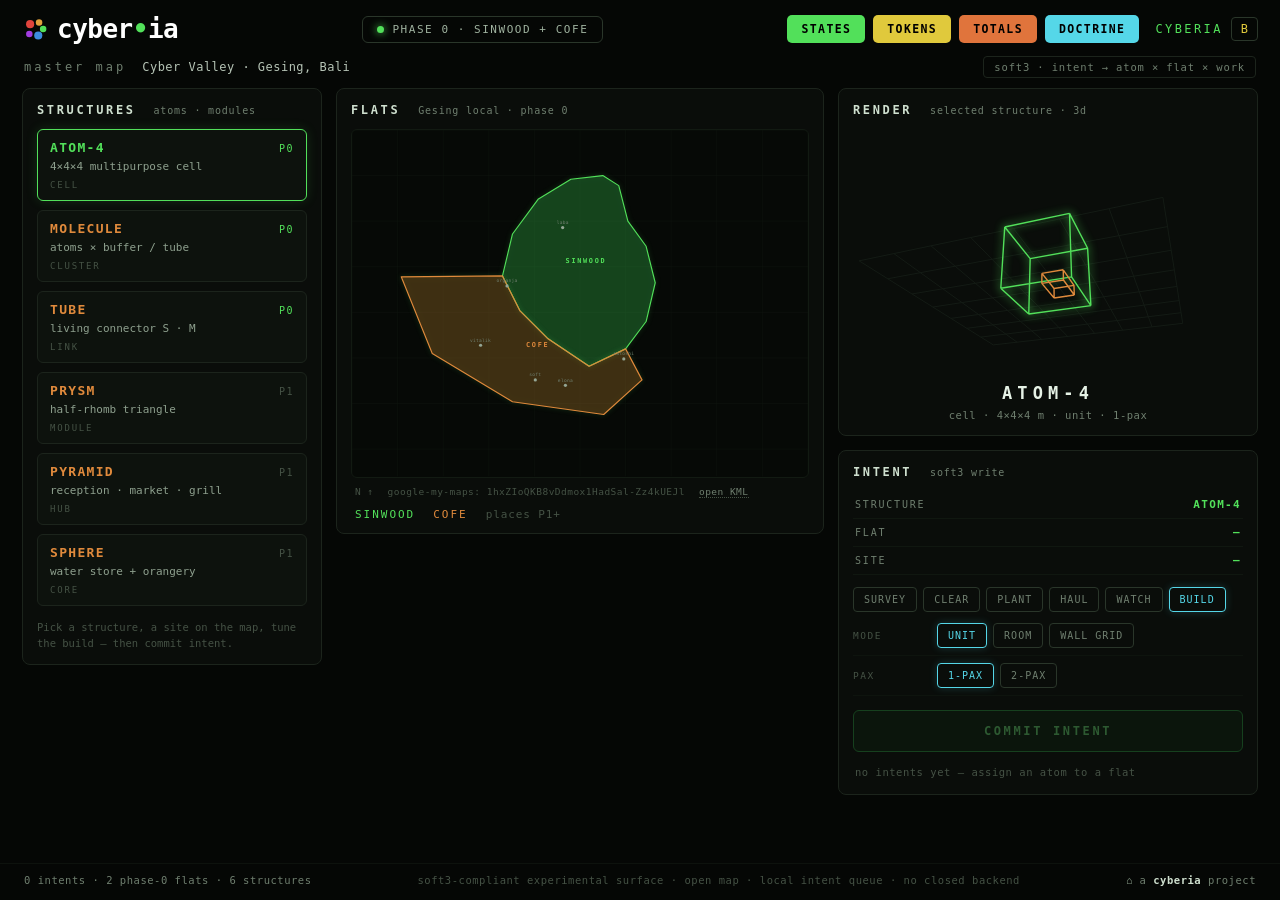
==== index.html @ a06d4de6 "feat: master map — atoms × flats × intents experimental surface" ====
<!doctype html>
<html lang="en">
<head>
    <meta charset="UTF-8" />
    <meta name="viewport" content="width=device-width, initial-scale=1.0, viewport-fit=cover" />
    <title>Cyberia — master map · atoms &amp; flats</title>
    <meta name="description" content="Master map of Cyber Valley. Atoms, molecules, tubes, prysms, pyramid, sphere — pick a structure, a flat, commit intent. soft3-compliant experimental surface." />
    <meta name="robots" content="index, follow" />
    <meta property="og:type" content="website" />
    <meta property="og:site_name" content="Cyberia" />
    <meta property="og:title" content="Cyberia — master map" />
    <meta property="og:description" content="Atoms × flats × intents. Open map of Cyber Valley, Gesing, Bali." />
    <meta name="theme-color" content="#000000" />
    <link rel="icon" type="image/svg+xml" href="data:image/svg+xml,%3Csvg xmlns='http://www.w3.org/2000/svg' viewBox='0 0 32 32'%3E%3Ccircle cx='10' cy='10' r='5' fill='%23e0443c'/%3E%3Ccircle cx='21' cy='8' r='4' fill='%23e0a13c'/%3E%3Ccircle cx='26' cy='16' r='4' fill='%2352e05a'/%3E%3Ccircle cx='20' cy='24' r='5' fill='%233c8de0'/%3E%3Ccircle cx='9' cy='22' r='4' fill='%23a13ce0'/%3E%3C/svg%3E" />
    <link rel="stylesheet" href="style.css" />
</head>
<body>
    <header class="top">
        <a class="logo" href="https://cyberstates.net">
            <svg viewBox="0 0 32 32" width="26" height="26" aria-hidden="true">
                <circle cx="10" cy="10" r="5" fill="#e0443c"/><circle cx="21" cy="8" r="4" fill="#e0a13c"/>
                <circle cx="26" cy="16" r="4" fill="#52e05a"/><circle cx="20" cy="24" r="5" fill="#3c8de0"/>
                <circle cx="9" cy="22" r="4" fill="#a13ce0"/>
            </svg>
            <span>cyber<span class="logo-dot">•</span>ia</span>
        </a>
        <div class="phase-badge"><span class="pulse"></span>PHASE 0 · SINWOOD + COFE</div>
        <nav class="topnav">
            <a class="navchip green" href="https://cyberstates.net">STATES</a>
            <a class="navchip yellow" href="https://cyberstates.net">TOKENS</a>
            <a class="navchip orange" href="https://cyberstates.net">TOTALS</a>
            <a class="navchip cyan" href="https://cyberstates.net">DOCTRINE</a>
            <span class="brand">CYBERIA</span>
            <span class="bchip">B</span>
        </nav>
    </header>

    <div class="subhead">
        <span class="crumb">master map</span>
        <span class="loc">Cyber Valley · Gesing, Bali</span>
        <span class="soft3-tag">soft3 · intent → atom × flat × work</span>
    </div>

    <main class="cols">
        <section class="panel" id="structs">
            <h2>STRUCTURES <small>atoms · modules</small></h2>
            <div id="struct-list"></div>
            <p class="hint">Pick a structure, a site on the map, tune the build — then commit intent.</p>
        </section>

        <section class="panel" id="mappanel">
            <h2>FLATS <small>Gesing local · phase 0</small></h2>
            <div id="mapwrap"><svg id="map" preserveAspectRatio="xMidYMid meet"></svg></div>
            <div class="mapfoot">
                <span>N ↑</span>
                <span class="mapsrc">google-my-maps: 1hxZIoQKB8vDdmox1HadSal-Zz4kUEJl</span>
                <a id="kml-link" href="#" target="_blank" rel="noopener">open KML</a>
            </div>
            <div class="maplegend">
                <span class="lg sinwood">SINWOOD</span>
                <span class="lg cofe">COFE</span>
                <span class="lg dim">places P1+</span>
            </div>
        </section>

        <section class="col-right">
            <section class="panel" id="renderp">
                <h2>RENDER <small id="render-sub">selected structure · 3d</small></h2>
                <canvas id="view3d"></canvas>
                <div id="render-name">ATOM-4</div>
                <div id="render-meta"></div>
            </section>

            <section class="panel" id="intentp">
                <h2>INTENT <small>soft3 write</small></h2>
                <div class="irow"><span class="ikey">STRUCTURE</span><span class="ival" id="iv-structure">ATOM-4</span></div>
                <div class="irow"><span class="ikey">FLAT</span><span class="ival" id="iv-flat">—</span></div>
                <div class="irow"><span class="ikey">SITE</span><span class="ival" id="iv-site">—</span></div>
                <div id="actions" class="actions"></div>
                <div id="config"></div>
                <button id="commit" disabled>COMMIT INTENT</button>
                <div id="queue"></div>
            </section>
        </section>
    </main>

    <footer>
        <span id="stats"></span>
        <span class="mid">soft3-compliant experimental surface · open map · local intent queue · no closed backend</span>
        <span class="proj">⌂ a <b>cyberia</b> project</span>
    </footer>

    <script src="js/data.js"></script>
    <script src="js/wire3d.js"></script>
    <script src="js/app.js"></script>
</body>
</html>
---- style.css ----
/* cyberia master map — dark neon surface */

:root {
  --bg: #050705;
  --panel: #0a0d0a;
  --panel2: #0d120d;
  --line: #1c241c;
  --line2: #2a362a;
  --txt: #c9d6c9;
  --dim: #6f7f6f;
  --dim2: #455245;
  --green: #52e05a;
  --green-dk: #123a17;
  --orange: #e08a3c;
  --yellow: #e0c93c;
  --cyan: #55d7e8;
  --mono: "SF Mono", ui-monospace, SFMono-Regular, Menlo, Consolas, monospace;
}

* { box-sizing: border-box; margin: 0; padding: 0; }

html, body { background: var(--bg); color: var(--txt); font-family: var(--mono); }
body { min-height: 100vh; display: flex; flex-direction: column; }

a { color: inherit; text-decoration: none; }
button { font-family: var(--mono); cursor: pointer; }

/* ---- header ---- */

.top {
  display: flex; align-items: center; gap: 18px;
  padding: 14px 22px 10px;
}
.logo {
  display: flex; align-items: center; gap: 9px;
  font-size: 26px; font-weight: 700; letter-spacing: -0.5px; color: #fff;
}
.logo-dot { color: var(--green); }
.phase-badge {
  margin-left: auto;
  display: flex; align-items: center; gap: 8px;
  border: 1px solid var(--line2); border-radius: 6px;
  padding: 6px 14px; font-size: 11px; letter-spacing: 0.14em; color: #9fb29f;
}
.pulse {
  width: 7px; height: 7px; border-radius: 50%;
  background: var(--green); box-shadow: 0 0 8px var(--green);
}
.topnav { display: flex; align-items: center; gap: 8px; margin-left: auto; }
.navchip {
  padding: 7px 14px; border-radius: 5px;
  font-size: 11.5px; font-weight: 700; letter-spacing: 0.12em; color: #000;
}
.navchip.green { background: var(--green); }
.navchip.yellow { background: var(--yellow); }
.navchip.orange { background: #e0743c; }
.navchip.cyan { background: var(--cyan); }
.brand { font-size: 12px; letter-spacing: 0.2em; color: var(--green); margin-left: 8px; }
.bchip {
  border: 1px solid var(--line2); border-radius: 4px;
  padding: 4px 9px; font-size: 12px; color: var(--yellow);
}

/* ---- subhead ---- */

.subhead {
  display: flex; align-items: baseline; gap: 16px;
  padding: 2px 24px 10px; font-size: 12px;
}
.crumb { color: var(--dim); letter-spacing: 0.25em; }
.loc { color: #b6c4b6; letter-spacing: 0.04em; }
.soft3-tag {
  margin-left: auto; color: var(--dim);
  border: 1px solid var(--line); border-radius: 4px;
  padding: 4px 10px; font-size: 10.5px; letter-spacing: 0.08em;
}

/* ---- layout ---- */

.cols {
  flex: 1;
  display: grid; gap: 14px;
  grid-template-columns: 300px minmax(400px, 1fr) 420px;
  padding: 0 22px 14px;
  align-items: start;
}
.col-right { display: flex; flex-direction: column; gap: 14px; }

.panel {
  background: var(--panel);
  border: 1px solid var(--line); border-radius: 8px;
  padding: 14px 14px 12px;
}
.panel h2 {
  font-size: 12px; letter-spacing: 0.22em; color: #cfe0cf;
  margin-bottom: 12px;
}
.panel h2 small {
  font-size: 10px; letter-spacing: 0.08em; color: var(--dim);
  margin-left: 8px; font-weight: 400;
}

/* ---- structures (left) ---- */

.card {
  border: 1px solid var(--line); border-radius: 6px;
  background: var(--panel2);
  padding: 10px 12px; margin-bottom: 9px;
  cursor: pointer; position: relative;
  transition: border-color 0.15s;
}
.card:hover { border-color: var(--line2); }
.card.active { border-color: var(--green); box-shadow: 0 0 12px rgba(82, 224, 90, 0.15); }
.card-top { display: flex; justify-content: space-between; align-items: baseline; }
.card-name { color: var(--orange); font-size: 13px; font-weight: 700; letter-spacing: 0.1em; }
.card.active .card-name { color: var(--green); }
.card-status { font-size: 10px; letter-spacing: 0.15em; }
.card-status.ok { color: var(--green); }
.card-status.dim { color: var(--dim2); }
.card-sub { color: #8ea08e; font-size: 11px; margin-top: 5px; }
.card-tag {
  color: var(--dim2); font-size: 9px; letter-spacing: 0.2em; margin-top: 7px;
  display: flex; justify-content: space-between;
}
.hint { color: var(--dim2); font-size: 10.5px; margin-top: 14px; line-height: 1.5; }

/* ---- map (center) ---- */

#mapwrap {
  background: #060906; border: 1px solid #121a12; border-radius: 6px;
  overflow: hidden;
}
#map { display: block; width: 100%; aspect-ratio: 1000 / 760; cursor: crosshair; }

.flat { filter: drop-shadow(0 0 6px rgba(82, 224, 90, 0.25)); transition: fill-opacity 0.15s; }
.flat.selected { stroke-width: 3.5; filter: drop-shadow(0 0 12px rgba(82, 224, 90, 0.5)); }

.flat-label {
  font-family: var(--mono); font-size: 15px; font-weight: 700;
  letter-spacing: 0.25em; text-anchor: middle; pointer-events: none;
}
.place-dot { fill: #94a594; }
.place-label {
  fill: #6f7f6f; font-family: var(--mono); font-size: 10px;
  letter-spacing: 0.06em; text-anchor: middle; pointer-events: none;
}
.sel-cell { fill: rgba(85, 215, 232, 0.12); stroke: var(--cyan); stroke-width: 1.5; }
.sel-cross { stroke: var(--cyan); stroke-width: 1.5; fill: none; }
.glyph { fill: rgba(0, 0, 0, 0.55); stroke-width: 1.4; rx: 2; }
.glyph-t {
  font-family: var(--mono); font-size: 11px; font-weight: 700;
  text-anchor: middle; pointer-events: none;
}

.mapfoot {
  display: flex; gap: 14px; align-items: baseline;
  padding: 8px 4px 0; font-size: 9.5px; color: var(--dim2); letter-spacing: 0.05em;
}
.mapfoot a { color: var(--dim); border-bottom: 1px dotted var(--dim2); }
.mapfoot a:hover { color: var(--green); }
.mapsrc { overflow: hidden; text-overflow: ellipsis; white-space: nowrap; }

.maplegend { display: flex; gap: 18px; padding: 10px 4px 0; font-size: 11px; letter-spacing: 0.18em; }
.lg.sinwood { color: var(--green); }
.lg.cofe { color: var(--orange); }
.lg.dim { color: var(--dim2); letter-spacing: 0.08em; }

/* ---- render (right top) ---- */

#view3d { width: 100%; height: 250px; display: block; }
#render-name {
  text-align: center; font-size: 17px; font-weight: 700;
  letter-spacing: 0.3em; color: #e6f2e6; margin-top: 4px;
}
#render-meta {
  text-align: center; font-size: 10.5px; color: var(--dim);
  margin-top: 6px; letter-spacing: 0.05em; min-height: 14px;
}

/* ---- intent (right bottom) ---- */

.irow {
  display: flex; justify-content: space-between; align-items: baseline;
  border-bottom: 1px solid #101710; padding: 7px 2px; font-size: 11px;
}
.ikey { color: var(--dim); letter-spacing: 0.18em; font-size: 10px; }
.ival { color: var(--green); letter-spacing: 0.12em; font-weight: 700; }

.actions { display: flex; gap: 6px; flex-wrap: wrap; padding: 12px 0 4px; }

.chip-btn {
  background: transparent; color: var(--dim);
  border: 1px solid var(--line2); border-radius: 4px;
  padding: 6px 10px; font-size: 10px; letter-spacing: 0.1em;
  transition: all 0.12s;
}
.chip-btn:hover { color: var(--txt); border-color: var(--dim); }
.chip-btn.on {
  color: var(--cyan); border-color: var(--cyan);
  box-shadow: 0 0 8px rgba(85, 215, 232, 0.2);
}

.cfg-row {
  display: flex; align-items: center; gap: 6px; flex-wrap: nowrap;
  padding: 7px 0; border-bottom: 1px solid #0e140e;
}
.cfg-row.wrap { flex-wrap: wrap; }
.cfg-label {
  color: var(--dim2); font-size: 9.5px; letter-spacing: 0.16em;
  min-width: 78px; flex-shrink: 0;
}
.cfg-row input[type="text"] {
  flex: 1; background: var(--panel2); border: 1px solid var(--line2);
  border-radius: 4px; color: var(--green); font-family: var(--mono);
  font-size: 11px; padding: 7px 10px; outline: none; letter-spacing: 0.04em;
}
.cfg-row input[type="text"]::placeholder { color: var(--dim2); }
.cfg-row input[type="text"]:focus { border-color: var(--green); }

.wallgrid {
  display: grid; grid-template-columns: repeat(4, 22px); gap: 3px;
}
.wg {
  width: 22px; height: 22px; border: 1px solid var(--line2);
  background: var(--panel2); border-radius: 3px;
}
.wg.on { background: var(--green-dk); border-color: var(--green); box-shadow: 0 0 6px rgba(82, 224, 90, 0.3); }

#commit {
  width: 100%; margin-top: 14px;
  background: #0d2411; color: #6ee87a;
  border: 1px solid #2ea043; border-radius: 6px;
  padding: 13px; font-size: 12px; font-weight: 700; letter-spacing: 0.22em;
  transition: all 0.15s;
}
#commit:hover:not(:disabled) {
  background: #123317; box-shadow: 0 0 16px rgba(82, 224, 90, 0.25);
}
#commit:disabled { opacity: 0.35; cursor: not-allowed; }

.queue-empty { color: var(--dim2); font-size: 10.5px; padding: 14px 2px 4px; letter-spacing: 0.05em; }

.qitem {
  border: 1px solid var(--line); border-radius: 5px;
  background: var(--panel2); padding: 8px 10px; margin-top: 9px;
}
.qitem:first-of-type { margin-top: 14px; }
.q-top { display: flex; align-items: baseline; gap: 6px; font-size: 11px; }
.q-id { color: var(--dim2); font-size: 10px; }
.q-act { color: var(--cyan); letter-spacing: 0.1em; font-weight: 700; }
.q-s { color: var(--txt); letter-spacing: 0.08em; }
.q-arrow { color: var(--dim2); }
.q-cell { color: var(--dim); font-size: 10px; }
.q-x {
  margin-left: auto; background: none; border: none;
  color: var(--dim2); font-size: 13px; padding: 0 2px;
}
.q-x:hover { color: var(--orange); }
.q-meta { color: var(--dim2); font-size: 9.5px; margin-top: 4px; letter-spacing: 0.04em; }

/* ---- footer ---- */

footer {
  display: flex; gap: 20px; align-items: baseline;
  padding: 10px 24px 14px; font-size: 10.5px; color: var(--dim);
  border-top: 1px solid #0d120d; letter-spacing: 0.05em;
}
footer .mid { margin: 0 auto; color: var(--dim2); }
footer .proj b { color: #cfe0cf; }

/* ---- responsive ---- */

@media (max-width: 1180px) {
  .cols { grid-template-columns: 260px 1fr; }
  .col-right { grid-column: 1 / -1; flex-direction: row; }
  .col-right .panel { flex: 1; }
}
@media (max-width: 860px) {
  .cols { grid-template-columns: 1fr; }
  .col-right { flex-direction: column; }
  .topnav { display: none; }
  .phase-badge { margin-left: auto; }
}
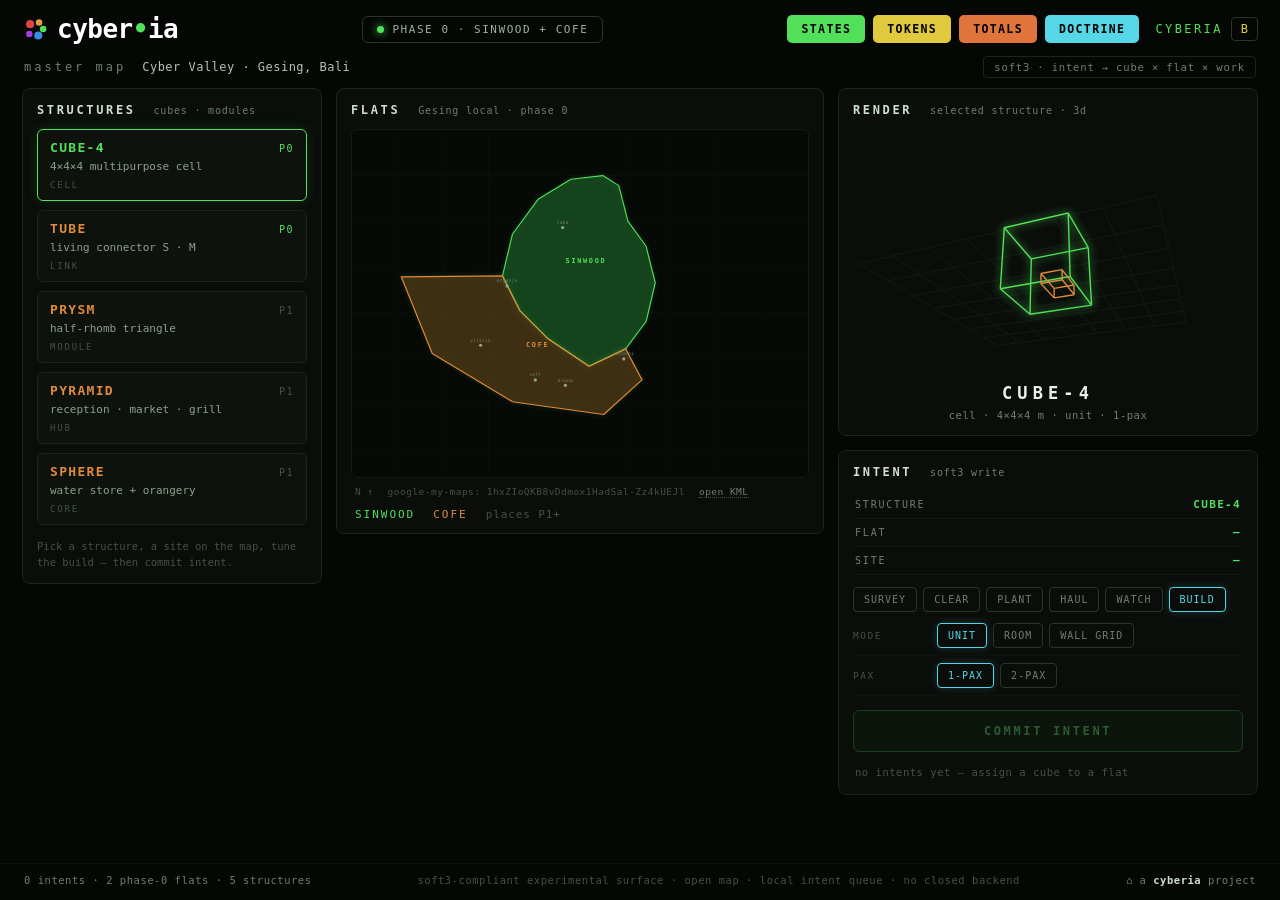
==== commit 6fcc5e2d: "refactor: rename atom to cube, drop molecule" ====
--- a/index.html
+++ b/index.html
@@ -3,13 +3,13 @@
 <head>
     <meta charset="UTF-8" />
     <meta name="viewport" content="width=device-width, initial-scale=1.0, viewport-fit=cover" />
-    <title>Cyberia — master map · atoms &amp; flats</title>
-    <meta name="description" content="Master map of Cyber Valley. Atoms, molecules, tubes, prysms, pyramid, sphere — pick a structure, a flat, commit intent. soft3-compliant experimental surface." />
+    <title>Cyberia — master map · cubes &amp; flats</title>
+    <meta name="description" content="Master map of Cyber Valley. Cubes, tubes, prysms, pyramid, sphere — pick a structure, a flat, commit intent. soft3-compliant experimental surface." />
     <meta name="robots" content="index, follow" />
     <meta property="og:type" content="website" />
     <meta property="og:site_name" content="Cyberia" />
     <meta property="og:title" content="Cyberia — master map" />
-    <meta property="og:description" content="Atoms × flats × intents. Open map of Cyber Valley, Gesing, Bali." />
+    <meta property="og:description" content="Cubes × flats × intents. Open map of Cyber Valley, Gesing, Bali." />
     <meta name="theme-color" content="#000000" />
     <link rel="icon" type="image/svg+xml" href="data:image/svg+xml,%3Csvg xmlns='http://www.w3.org/2000/svg' viewBox='0 0 32 32'%3E%3Ccircle cx='10' cy='10' r='5' fill='%23e0443c'/%3E%3Ccircle cx='21' cy='8' r='4' fill='%23e0a13c'/%3E%3Ccircle cx='26' cy='16' r='4' fill='%2352e05a'/%3E%3Ccircle cx='20' cy='24' r='5' fill='%233c8de0'/%3E%3Ccircle cx='9' cy='22' r='4' fill='%23a13ce0'/%3E%3C/svg%3E" />
     <link rel="stylesheet" href="style.css" />
@@ -38,12 +38,12 @@
     <div class="subhead">
         <span class="crumb">master map</span>
         <span class="loc">Cyber Valley · Gesing, Bali</span>
-        <span class="soft3-tag">soft3 · intent → atom × flat × work</span>
+        <span class="soft3-tag">soft3 · intent → cube × flat × work</span>
     </div>
 
     <main class="cols">
         <section class="panel" id="structs">
-            <h2>STRUCTURES <small>atoms · modules</small></h2>
+            <h2>STRUCTURES <small>cubes · modules</small></h2>
             <div id="struct-list"></div>
             <p class="hint">Pick a structure, a site on the map, tune the build — then commit intent.</p>
         </section>
@@ -67,13 +67,13 @@
             <section class="panel" id="renderp">
                 <h2>RENDER <small id="render-sub">selected structure · 3d</small></h2>
                 <canvas id="view3d"></canvas>
-                <div id="render-name">ATOM-4</div>
+                <div id="render-name">CUBE-4</div>
                 <div id="render-meta"></div>
             </section>
 
             <section class="panel" id="intentp">
                 <h2>INTENT <small>soft3 write</small></h2>
-                <div class="irow"><span class="ikey">STRUCTURE</span><span class="ival" id="iv-structure">ATOM-4</span></div>
+                <div class="irow"><span class="ikey">STRUCTURE</span><span class="ival" id="iv-structure">CUBE-4</span></div>
                 <div class="irow"><span class="ikey">FLAT</span><span class="ival" id="iv-flat">—</span></div>
                 <div class="irow"><span class="ikey">SITE</span><span class="ival" id="iv-site">—</span></div>
                 <div id="actions" class="actions"></div>
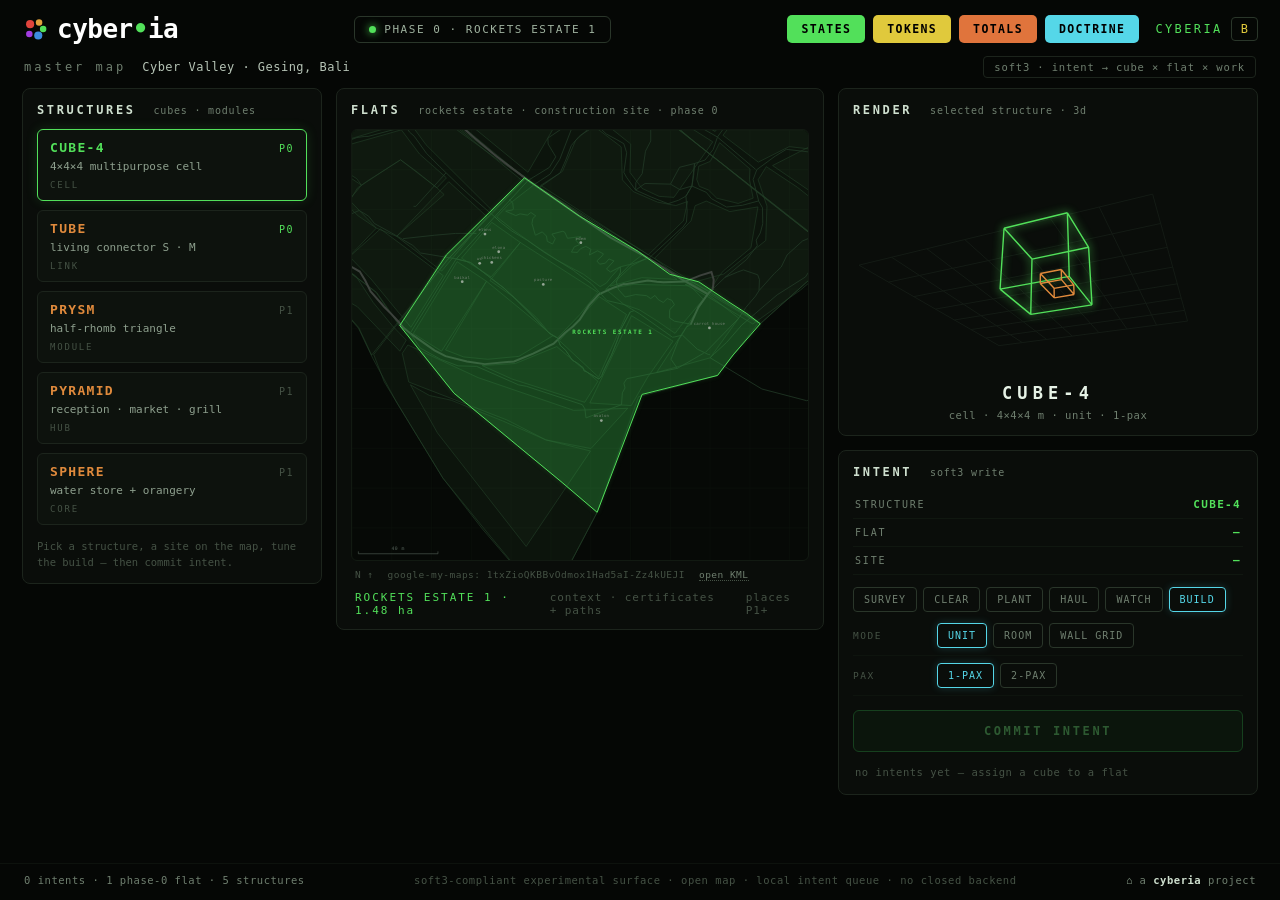
==== commit d0fa5ccf: "feat: real construction site — rockets estate 1 from my-maps kml" ====
--- a/index.html
+++ b/index.html
@@ -24,7 +24,7 @@
             </svg>
             <span>cyber<span class="logo-dot">•</span>ia</span>
         </a>
-        <div class="phase-badge"><span class="pulse"></span>PHASE 0 · SINWOOD + COFE</div>
+        <div class="phase-badge"><span class="pulse"></span>PHASE 0 · ROCKETS ESTATE 1</div>
         <nav class="topnav">
             <a class="navchip green" href="https://cyberstates.net">STATES</a>
             <a class="navchip yellow" href="https://cyberstates.net">TOKENS</a>
@@ -49,16 +49,16 @@
         </section>
 
         <section class="panel" id="mappanel">
-            <h2>FLATS <small>Gesing local · phase 0</small></h2>
+            <h2>FLATS <small>rockets estate · construction site · phase 0</small></h2>
             <div id="mapwrap"><svg id="map" preserveAspectRatio="xMidYMid meet"></svg></div>
             <div class="mapfoot">
                 <span>N ↑</span>
-                <span class="mapsrc">google-my-maps: 1hxZIoQKB8vDdmox1HadSal-Zz4kUEJl</span>
+                <span class="mapsrc">google-my-maps: 1txZioQKBBvOdmox1Had5aI-Zz4kUEJI</span>
                 <a id="kml-link" href="#" target="_blank" rel="noopener">open KML</a>
             </div>
             <div class="maplegend">
-                <span class="lg sinwood">SINWOOD</span>
-                <span class="lg cofe">COFE</span>
+                <span class="lg plot">ROCKETS ESTATE 1 · 1.48 ha</span>
+                <span class="lg dim">context · certificates + paths</span>
                 <span class="lg dim">places P1+</span>
             </div>
         </section>
--- a/style.css
+++ b/style.css
@@ -132,6 +132,12 @@
 }
 #map { display: block; width: 100%; aspect-ratio: 1000 / 760; cursor: crosshair; }
 
+.ctx { fill: rgba(40, 70, 45, 0.10); stroke: #24402a; stroke-width: 1.5; }
+.ctx-line { fill: none; stroke: #233b28; stroke-width: 2; }
+.ctx-road { fill: none; stroke: #3d423d; stroke-width: 5; stroke-linecap: round; }
+.scalebar path { fill: none; stroke: #55635a; stroke-width: 1.5; }
+.scalebar-t { fill: #55635a; font-family: var(--mono); font-size: 12px; text-anchor: middle; letter-spacing: 0.1em; }
+
 .flat { filter: drop-shadow(0 0 6px rgba(82, 224, 90, 0.25)); transition: fill-opacity 0.15s; }
 .flat.selected { stroke-width: 3.5; filter: drop-shadow(0 0 12px rgba(82, 224, 90, 0.5)); }
 
@@ -161,8 +167,7 @@
 .mapsrc { overflow: hidden; text-overflow: ellipsis; white-space: nowrap; }
 
 .maplegend { display: flex; gap: 18px; padding: 10px 4px 0; font-size: 11px; letter-spacing: 0.18em; }
-.lg.sinwood { color: var(--green); }
-.lg.cofe { color: var(--orange); }
+.lg.plot { color: var(--green); }
 .lg.dim { color: var(--dim2); letter-spacing: 0.08em; }
 
 /* ---- render (right top) ---- */
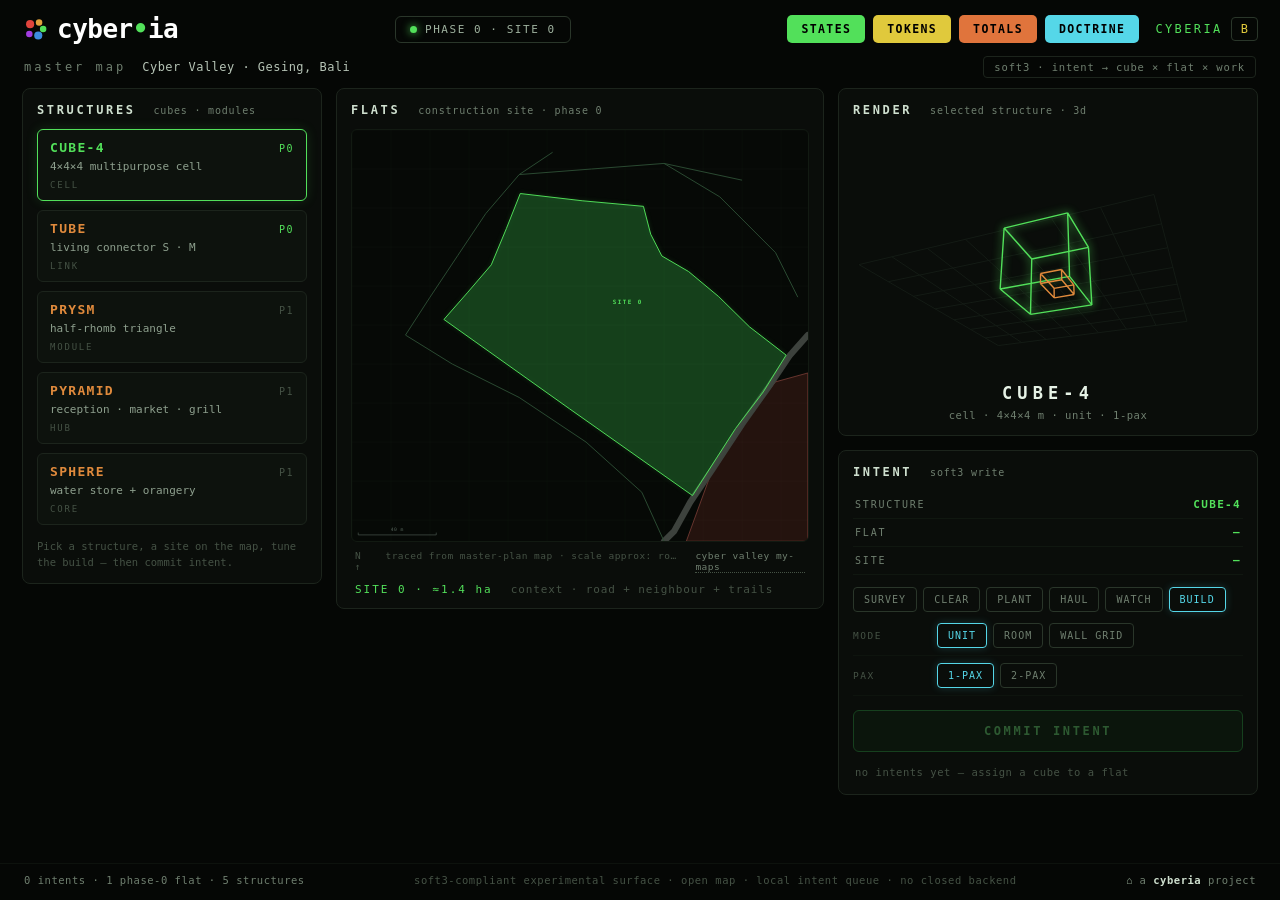
==== commit 635ee4bb: "feat: construction site traced from master-plan screenshot" ====
--- a/index.html
+++ b/index.html
@@ -24,7 +24,7 @@
             </svg>
             <span>cyber<span class="logo-dot">•</span>ia</span>
         </a>
-        <div class="phase-badge"><span class="pulse"></span>PHASE 0 · ROCKETS ESTATE 1</div>
+        <div class="phase-badge"><span class="pulse"></span>PHASE 0 · SITE 0</div>
         <nav class="topnav">
             <a class="navchip green" href="https://cyberstates.net">STATES</a>
             <a class="navchip yellow" href="https://cyberstates.net">TOKENS</a>
@@ -49,17 +49,16 @@
         </section>
 
         <section class="panel" id="mappanel">
-            <h2>FLATS <small>rockets estate · construction site · phase 0</small></h2>
+            <h2>FLATS <small>construction site · phase 0</small></h2>
             <div id="mapwrap"><svg id="map" preserveAspectRatio="xMidYMid meet"></svg></div>
             <div class="mapfoot">
                 <span>N ↑</span>
-                <span class="mapsrc">google-my-maps: 1txZioQKBBvOdmox1Had5aI-Zz4kUEJI</span>
-                <a id="kml-link" href="#" target="_blank" rel="noopener">open KML</a>
+                <span class="mapsrc">traced from master-plan map · scale approx: road ≈ 4 m</span>
+                <a id="kml-link" href="#" target="_blank" rel="noopener">cyber valley my-maps</a>
             </div>
             <div class="maplegend">
-                <span class="lg plot">ROCKETS ESTATE 1 · 1.48 ha</span>
-                <span class="lg dim">context · certificates + paths</span>
-                <span class="lg dim">places P1+</span>
+                <span class="lg plot">SITE 0 · ≈1.4 ha</span>
+                <span class="lg dim">context · road + neighbour + trails</span>
             </div>
         </section>
 
--- a/style.css
+++ b/style.css
@@ -133,8 +133,9 @@
 #map { display: block; width: 100%; aspect-ratio: 1000 / 760; cursor: crosshair; }
 
 .ctx { fill: rgba(40, 70, 45, 0.10); stroke: #24402a; stroke-width: 1.5; }
-.ctx-line { fill: none; stroke: #233b28; stroke-width: 2; }
-.ctx-road { fill: none; stroke: #3d423d; stroke-width: 5; stroke-linecap: round; }
+.ctx-cert { fill: rgba(190, 70, 55, 0.16); stroke: #7d4038; stroke-width: 2; }
+.ctx-line { fill: none; stroke: #2c4c33; stroke-width: 2.5; }
+.ctx-road { fill: none; stroke: #3d423d; stroke-width: 16; stroke-linecap: round; }
 .scalebar path { fill: none; stroke: #55635a; stroke-width: 1.5; }
 .scalebar-t { fill: #55635a; font-family: var(--mono); font-size: 12px; text-anchor: middle; letter-spacing: 0.1em; }
 
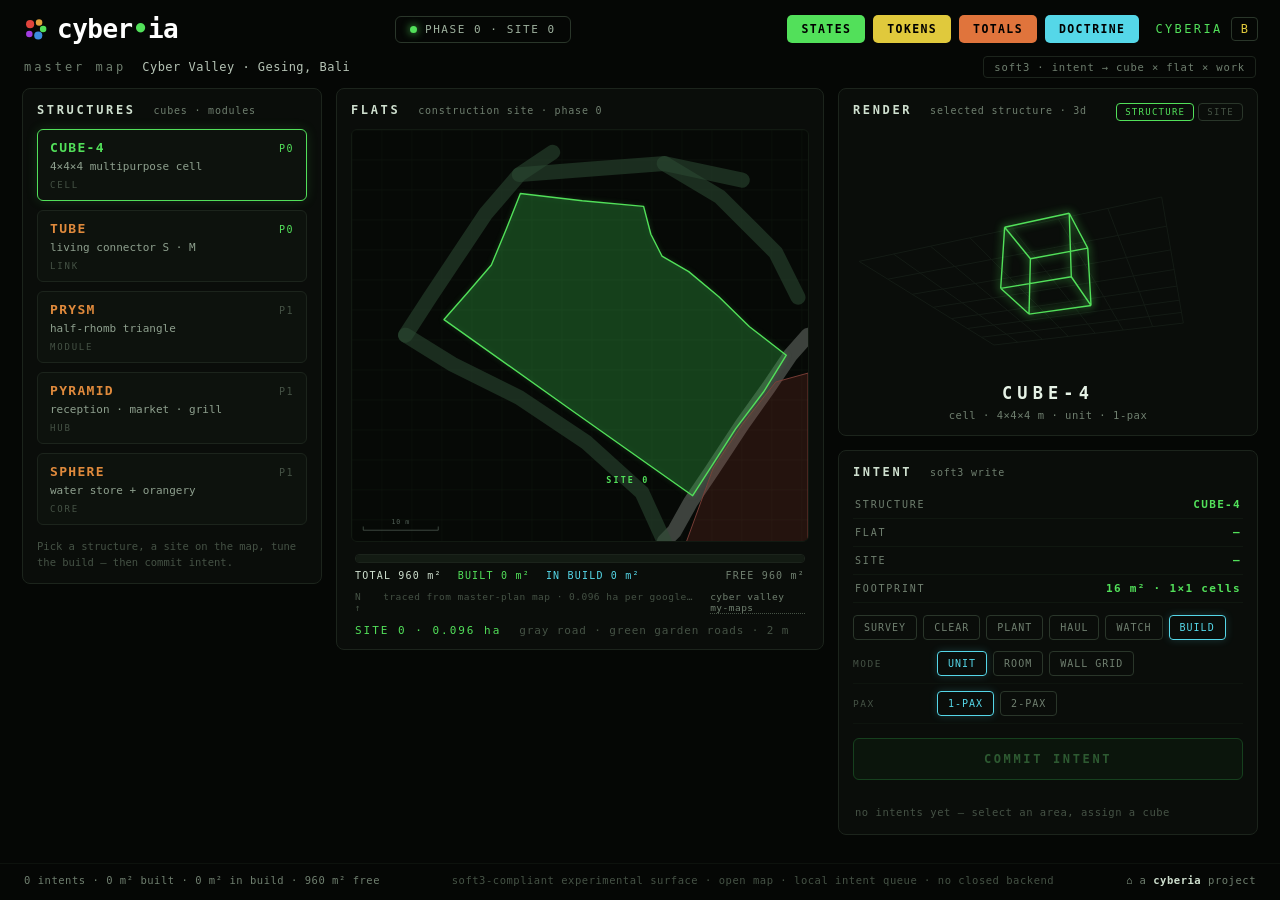
==== commit f0bff996: "feat: area selection, footprints, site 3d, dashboard; clean solids; 0.096 ha scale; roads 2 m" ====
--- a/index.html
+++ b/index.html
@@ -51,20 +51,25 @@
         <section class="panel" id="mappanel">
             <h2>FLATS <small>construction site · phase 0</small></h2>
             <div id="mapwrap"><svg id="map" preserveAspectRatio="xMidYMid meet"></svg></div>
+            <div id="dash"></div>
             <div class="mapfoot">
                 <span>N ↑</span>
-                <span class="mapsrc">traced from master-plan map · scale approx: road ≈ 4 m</span>
+                <span class="mapsrc">traced from master-plan map · 0.096 ha per google maps · roads 2 m</span>
                 <a id="kml-link" href="#" target="_blank" rel="noopener">cyber valley my-maps</a>
             </div>
             <div class="maplegend">
-                <span class="lg plot">SITE 0 · ≈1.4 ha</span>
-                <span class="lg dim">context · road + neighbour + trails</span>
+                <span class="lg plot">SITE 0 · 0.096 ha</span>
+                <span class="lg dim">gray road · green garden roads · 2 m</span>
             </div>
         </section>
 
         <section class="col-right">
             <section class="panel" id="renderp">
-                <h2>RENDER <small id="render-sub">selected structure · 3d</small></h2>
+                <h2>RENDER <small id="render-sub">selected structure · 3d</small>
+                    <span id="view-toggle">
+                        <button class="vchip on" data-view="structure">STRUCTURE</button>
+                        <button class="vchip" data-view="site">SITE</button>
+                    </span></h2>
                 <canvas id="view3d"></canvas>
                 <div id="render-name">CUBE-4</div>
                 <div id="render-meta"></div>
@@ -75,9 +80,11 @@
                 <div class="irow"><span class="ikey">STRUCTURE</span><span class="ival" id="iv-structure">CUBE-4</span></div>
                 <div class="irow"><span class="ikey">FLAT</span><span class="ival" id="iv-flat">—</span></div>
                 <div class="irow"><span class="ikey">SITE</span><span class="ival" id="iv-site">—</span></div>
+                <div class="irow"><span class="ikey">FOOTPRINT</span><span class="ival" id="iv-fp">—</span></div>
                 <div id="actions" class="actions"></div>
                 <div id="config"></div>
                 <button id="commit" disabled>COMMIT INTENT</button>
+                <div id="fit-hint"></div>
                 <div id="queue"></div>
             </section>
         </section>
--- a/style.css
+++ b/style.css
@@ -134,30 +134,50 @@
 
 .ctx { fill: rgba(40, 70, 45, 0.10); stroke: #24402a; stroke-width: 1.5; }
 .ctx-cert { fill: rgba(190, 70, 55, 0.16); stroke: #7d4038; stroke-width: 2; }
-.ctx-line { fill: none; stroke: #2c4c33; stroke-width: 2.5; }
-.ctx-road { fill: none; stroke: #3d423d; stroke-width: 16; stroke-linecap: round; }
+.ctx-line { fill: none; stroke: #2c4c33; opacity: 0.55; stroke-linecap: round; }
+.ctx-road { fill: none; stroke: #3d423d; stroke-linecap: round; }
 .scalebar path { fill: none; stroke: #55635a; stroke-width: 1.5; }
-.scalebar-t { fill: #55635a; font-family: var(--mono); font-size: 12px; text-anchor: middle; letter-spacing: 0.1em; }
-
-.flat { filter: drop-shadow(0 0 6px rgba(82, 224, 90, 0.25)); transition: fill-opacity 0.15s; }
-.flat.selected { stroke-width: 3.5; filter: drop-shadow(0 0 12px rgba(82, 224, 90, 0.5)); }
+.scalebar-t { fill: #55635a; font-family: var(--mono); font-size: 14px; text-anchor: middle; letter-spacing: 0.1em; }
+
+#map { cursor: pointer; }
+#map.dragging { cursor: crosshair; }
+
+.flat { filter: drop-shadow(0 0 6px rgba(82, 224, 90, 0.25)); transition: fill-opacity 0.15s; pointer-events: none; }
+.flat.selected { stroke-width: 4; filter: drop-shadow(0 0 12px rgba(82, 224, 90, 0.5)); }
 
 .flat-label {
-  font-family: var(--mono); font-size: 15px; font-weight: 700;
+  font-family: var(--mono); font-size: 18px; font-weight: 700;
   letter-spacing: 0.25em; text-anchor: middle; pointer-events: none;
 }
-.place-dot { fill: #94a594; }
-.place-label {
-  fill: #6f7f6f; font-family: var(--mono); font-size: 10px;
-  letter-spacing: 0.06em; text-anchor: middle; pointer-events: none;
-}
-.sel-cell { fill: rgba(85, 215, 232, 0.12); stroke: var(--cyan); stroke-width: 1.5; }
-.sel-cross { stroke: var(--cyan); stroke-width: 1.5; fill: none; }
-.glyph { fill: rgba(0, 0, 0, 0.55); stroke-width: 1.4; rx: 2; }
+.sel-cell { fill: rgba(85, 215, 232, 0.14); stroke: var(--cyan); stroke-width: 1; }
+.sel-rect { fill: none; stroke: #e8f4e8; stroke-width: 2; stroke-dasharray: 8 5; }
+.cellfill { pointer-events: none; }
+.cellfill.inbuild { fill: rgba(85, 215, 232, 0.13); stroke: #2a6a75; stroke-width: 1.2; }
+.cellfill.built { fill: rgba(82, 224, 90, 0.15); stroke: #2f7a38; stroke-width: 1.2; }
 .glyph-t {
-  font-family: var(--mono); font-size: 11px; font-weight: 700;
+  font-family: var(--mono); font-weight: 700;
   text-anchor: middle; pointer-events: none;
 }
+.glyph-t.inbuild { fill: var(--cyan); }
+.glyph-t.built { fill: var(--green); }
+
+#dash { padding: 12px 4px 2px; }
+.dash-bar {
+  display: flex; height: 9px; border-radius: 4px; overflow: hidden;
+  background: #0d130d; border: 1px solid var(--line);
+}
+.dash-bar .seg { display: block; height: 100%; }
+.dash-bar .seg.built { background: #2ea043; }
+.dash-bar .seg.inbuild { background: #2a7f8f; }
+.dash-bar .seg.free { background: #131b13; }
+.dash-rows {
+  display: flex; gap: 16px; padding-top: 7px;
+  font-size: 10px; letter-spacing: 0.12em;
+}
+.dash-rows .d-total { color: #cfe0cf; }
+.dash-rows .d-built { color: var(--green); }
+.dash-rows .d-inbuild { color: var(--cyan); }
+.dash-rows .d-free { color: var(--dim); margin-left: auto; }
 
 .mapfoot {
   display: flex; gap: 14px; align-items: baseline;
@@ -172,6 +192,14 @@
 .lg.dim { color: var(--dim2); letter-spacing: 0.08em; }
 
 /* ---- render (right top) ---- */
+
+#view-toggle { float: right; display: flex; gap: 4px; }
+.vchip {
+  background: transparent; color: var(--dim2);
+  border: 1px solid var(--line2); border-radius: 4px;
+  padding: 3px 8px; font-size: 9px; letter-spacing: 0.14em;
+}
+.vchip.on { color: var(--green); border-color: var(--green); }
 
 #view3d { width: 100%; height: 250px; display: block; }
 #render-name {
@@ -243,6 +271,8 @@
   background: #123317; box-shadow: 0 0 16px rgba(82, 224, 90, 0.25);
 }
 #commit:disabled { opacity: 0.35; cursor: not-allowed; }
+
+#fit-hint { color: var(--orange); font-size: 10px; padding-top: 8px; letter-spacing: 0.04em; min-height: 12px; }
 
 .queue-empty { color: var(--dim2); font-size: 10.5px; padding: 14px 2px 4px; letter-spacing: 0.05em; }
 
@@ -257,8 +287,16 @@
 .q-s { color: var(--txt); letter-spacing: 0.08em; }
 .q-arrow { color: var(--dim2); }
 .q-cell { color: var(--dim); font-size: 10px; }
+.q-ok {
+  margin-left: auto; background: none; border: none;
+  color: var(--dim2); font-size: 12px; padding: 0 2px;
+}
+.q-ok:hover { color: var(--green); }
+.qitem.done .q-ok { color: var(--green); }
+.qitem.done .q-act { color: var(--green); }
+.qitem.done { border-color: #1d3a22; }
 .q-x {
-  margin-left: auto; background: none; border: none;
+  background: none; border: none;
   color: var(--dim2); font-size: 13px; padding: 0 2px;
 }
 .q-x:hover { color: var(--orange); }
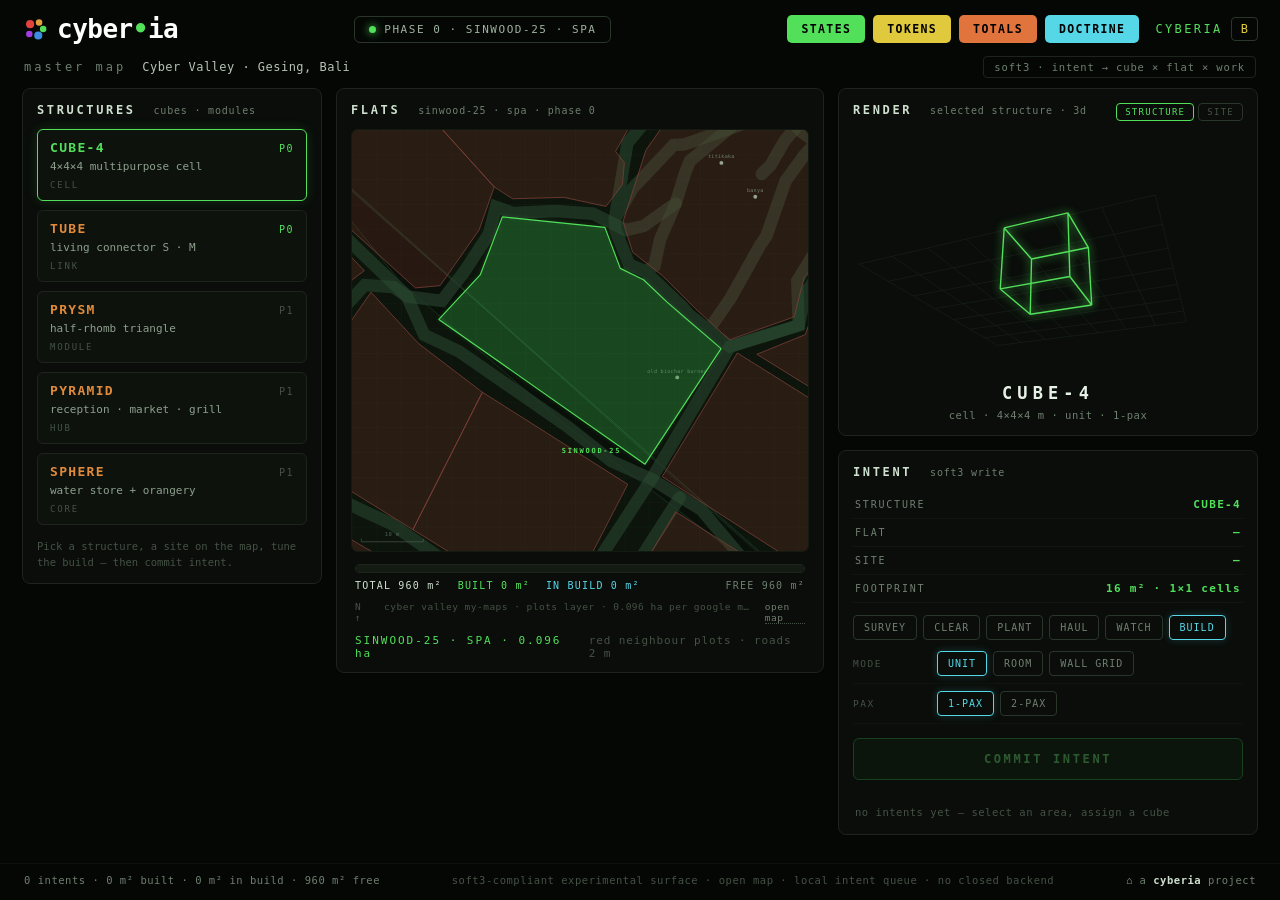
==== commit 5efcc391: "feat: sinwood-25 spa site — exact geometry from cyber valley kml" ====
--- a/index.html
+++ b/index.html
@@ -24,7 +24,7 @@
             </svg>
             <span>cyber<span class="logo-dot">•</span>ia</span>
         </a>
-        <div class="phase-badge"><span class="pulse"></span>PHASE 0 · SITE 0</div>
+        <div class="phase-badge"><span class="pulse"></span>PHASE 0 · SINWOOD-25 · SPA</div>
         <nav class="topnav">
             <a class="navchip green" href="https://cyberstates.net">STATES</a>
             <a class="navchip yellow" href="https://cyberstates.net">TOKENS</a>
@@ -49,17 +49,17 @@
         </section>
 
         <section class="panel" id="mappanel">
-            <h2>FLATS <small>construction site · phase 0</small></h2>
+            <h2>FLATS <small>sinwood-25 · spa · phase 0</small></h2>
             <div id="mapwrap"><svg id="map" preserveAspectRatio="xMidYMid meet"></svg></div>
             <div id="dash"></div>
             <div class="mapfoot">
                 <span>N ↑</span>
-                <span class="mapsrc">traced from master-plan map · 0.096 ha per google maps · roads 2 m</span>
-                <a id="kml-link" href="#" target="_blank" rel="noopener">cyber valley my-maps</a>
+                <span class="mapsrc">cyber valley my-maps · plots layer · 0.096 ha per google maps · roads 2 m</span>
+                <a id="kml-link" href="#" target="_blank" rel="noopener">open map</a>
             </div>
             <div class="maplegend">
-                <span class="lg plot">SITE 0 · 0.096 ha</span>
-                <span class="lg dim">gray road · green garden roads · 2 m</span>
+                <span class="lg plot">SINWOOD-25 · SPA · 0.096 ha</span>
+                <span class="lg dim">red neighbour plots · roads 2 m</span>
             </div>
         </section>
 
--- a/style.css
+++ b/style.css
@@ -149,6 +149,11 @@
   font-family: var(--mono); font-size: 18px; font-weight: 700;
   letter-spacing: 0.25em; text-anchor: middle; pointer-events: none;
 }
+.place-dot { fill: #94a594; }
+.place-label {
+  fill: #6f7f6f; font-family: var(--mono); font-size: 13px;
+  letter-spacing: 0.06em; text-anchor: middle; pointer-events: none;
+}
 .sel-cell { fill: rgba(85, 215, 232, 0.14); stroke: var(--cyan); stroke-width: 1; }
 .sel-rect { fill: none; stroke: #e8f4e8; stroke-width: 2; stroke-dasharray: 8 5; }
 .cellfill { pointer-events: none; }
